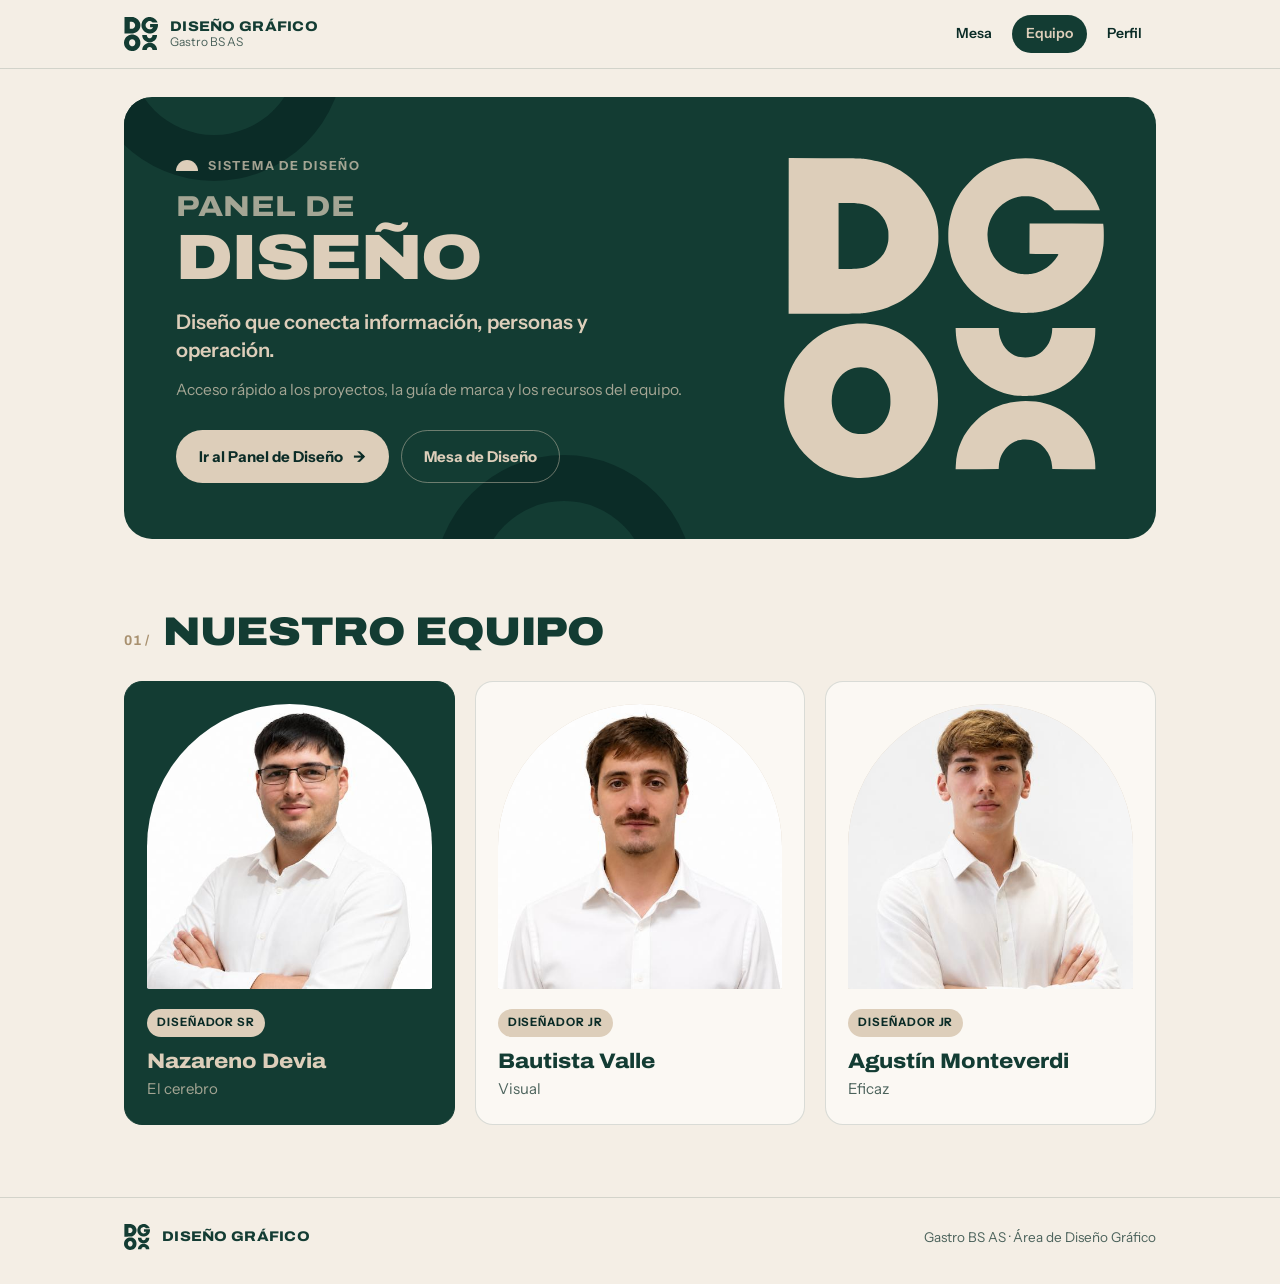
==== equipo.html @ f025c0cf "Armar la Mesa de Diseño: tablero de pedidos con identidad DG - index.html pasa a ser la Mesa de Dise" ====
<!doctype html>
<html lang="es">
<head>
  <meta charset="UTF-8" />
  <meta name="viewport" content="width=device-width, initial-scale=1.0" />
  <title>Equipo de Diseño · Gastro BS AS</title>
  <meta name="theme-color" content="#133c33" />
  <link rel="icon" href="assetdise/favicon.svg" type="image/svg+xml" />
  <link rel="preconnect" href="https://fonts.googleapis.com" />
  <link rel="preconnect" href="https://fonts.gstatic.com" crossorigin />
  <link href="https://fonts.googleapis.com/css2?family=Archivo:wdth,wght@100..125,700..900&family=Instrument+Sans:wght@400;500;600;700&display=swap" rel="stylesheet" />
  <link rel="stylesheet" href="styles.css" />
</head>
<body>
  <svg width="0" height="0" style="position:absolute" aria-hidden="true" focusable="false"><symbol id="logo-dg" viewBox="0 0 1491 1492"><path fill-rule="evenodd" d="M328.0 1490.9C292.5 1488.4 252.1 1479.2 220.5 1466.5C144.1 1435.9 75.6 1372.6 38.1 1298.1C27.2 1276.5 21.5 1262.1 15.5 1241.5C3.6 1200.3 -1.4 1155.8 0.9 1112.8C4.1 1056.0 15.5 1012.2 39.2 965.8C56.8 931.3 78.9 902.0 110.6 871.0C140.8 841.5 176.0 817.3 210.4 802.4C238.0 790.5 255.3 785.0 280.3 780.1C335.4 769.3 384.7 769.3 439.9 780.1C530.4 797.8 615.0 857.4 665.5 939.0C679.5 961.5 687.8 978.9 697.5 1005.6C712.2 1046.1 719.5 1100.1 717.0 1150.3C714.6 1197.5 707.5 1231.3 691.8 1270.5C678.8 1302.8 661.7 1331.5 637.7 1361.4C626.6 1375.4 599.0 1402.6 583.7 1414.8C557.5 1435.7 522.4 1456.2 492.7 1467.8C444.9 1486.5 384.8 1494.9 328.0 1490.9ZM800.4 1434.8C802.1 1391.5 809.9 1357.6 826.4 1320.6C842.0 1285.8 861.8 1257.9 892.4 1227.5C930.8 1189.4 971.0 1164.7 1021.0 1148.6C1078.3 1130.1 1156.6 1128.5 1217.8 1144.5C1280.9 1161.1 1338.6 1198.0 1381.1 1249.1C1393.0 1263.3 1397.0 1268.7 1405.9 1282.9C1434.7 1329.0 1451.0 1385.4 1451.0 1439.8L1451.0 1451.0L1350.8 1450.8L1250.5 1450.5L1249.7 1439.1C1247.5 1406.0 1237.0 1379.1 1216.7 1355.2C1192.6 1326.7 1162.1 1312.7 1124.5 1312.8C1089.4 1312.9 1063.1 1323.8 1039.8 1347.8C1016.1 1372.3 1003.1 1402.8 1001.1 1439.0L1000.5 1450.5L900.1 1450.8L799.7 1451.0L800.4 1434.8ZM384.5 1285.4C410.6 1281.3 430.4 1270.8 451.0 1250.1C476.3 1224.7 491.3 1192.1 495.1 1154.2C496.5 1140.7 495.7 1110.5 493.5 1098.5C487.7 1065.2 473.5 1038.2 449.2 1013.7C424.6 988.8 393.4 976.0 357.9 976.0C314.4 976.0 278.0 995.2 251.8 1031.8C239.4 1049.1 231.5 1067.1 226.6 1089.1C215.5 1138.9 224.7 1192.4 250.5 1228.5C272.2 1259.0 299.9 1278.3 330.8 1284.5C347.9 1288.0 365.8 1288.3 384.5 1285.4ZM1095.0 1109.0C1069.6 1106.6 1049.4 1102.7 1024.0 1095.3C983.3 1083.5 944.5 1062.1 910.5 1033.0C898.9 1023.0 875.4 998.9 866.6 988.0C858.1 977.4 840.7 951.3 834.7 940.0C825.5 922.9 814.6 895.0 809.5 875.2C804.9 857.9 801.2 830.7 800.3 808.8L799.7 793.0L900.2 793.0L1000.7 793.0L1001.3 804.8C1003.6 854.7 1031.6 899.8 1072.4 919.5C1087.5 926.8 1103.5 930.0 1124.6 930.0C1167.6 930.0 1198.0 914.0 1225.7 876.7C1238.7 859.2 1248.2 830.4 1249.7 803.8L1250.3 793.0L1350.7 793.0L1451.0 793.0L1451.0 804.2C1450.9 857.1 1435.6 911.3 1407.7 957.3C1369.5 1020.4 1303.5 1072.4 1234.5 1093.7C1213.1 1100.3 1194.1 1104.5 1170.5 1107.6C1157.4 1109.4 1108.8 1110.3 1095.0 1109.0ZM21.2 363.3L21.5 0.5L183.0 0.8C343.1 1.0 358.4 1.3 381.0 4.6C411.3 9.0 463.4 21.4 481.0 28.5C499.3 35.8 531.2 52.1 547.0 62.0C617.4 106.5 668.0 166.8 697.3 241.5C704.5 259.8 708.2 272.5 712.5 293.4C718.6 323.6 719.4 332.3 719.4 365.0C719.4 397.6 718.6 406.0 712.4 436.5C700.3 496.5 669.3 554.8 623.6 603.5C594.1 635.0 554.2 664.1 514.0 683.3C470.7 704.1 441.7 712.6 390.0 720.0C350.1 725.6 361.4 725.3 184.7 725.7L21.0 726.1L21.2 363.3ZM1102.5 722.4C1100.8 722.2 1094.5 721.5 1088.5 720.9C1038.5 716.0 987.0 698.8 942.6 672.2C874.3 631.3 826.1 575.5 792.5 498.5C780.8 471.7 771.8 437.2 767.4 402.5C764.9 383.0 764.9 340.2 767.3 320.0C771.1 288.6 780.3 251.5 790.6 225.5C801.3 198.7 819.8 165.6 835.8 144.6C852.6 122.5 878.5 95.6 899.0 78.8C938.2 46.9 984.0 24.0 1033.5 11.6C1083.4 -0.9 1140.7 -2.7 1193.7 6.5C1232.5 13.2 1259.6 22.2 1294.5 39.8C1353.8 69.8 1404.9 117.0 1439.9 174.0C1450.7 191.6 1466.6 225.8 1471.5 241.7L1472.1 244.0L1366.3 244.0L1260.5 244.0L1254.6 237.4C1234.4 214.8 1204.0 194.7 1177.0 186.2C1158.4 180.3 1146.6 178.5 1125.5 178.5C1109.7 178.5 1104.6 178.9 1095.0 180.8C1073.7 185.1 1055.5 192.1 1037.5 203.0C984.2 235.2 951.7 288.8 948.5 349.5C946.1 394.8 960.7 440.9 988.0 474.8C1016.6 510.4 1054.0 532.5 1098.5 540.2C1108.8 541.9 1113.3 542.2 1130.5 541.7C1152.8 541.1 1161.4 539.7 1180.0 533.5C1194.3 528.7 1214.3 518.8 1225.4 510.8C1237.8 502.0 1254.7 485.6 1263.9 473.4C1272.0 462.5 1279.0 451.4 1279.0 449.3C1279.0 448.3 1271.2 448.0 1241.7 448.0C1221.1 448.0 1190.7 447.7 1174.2 447.3L1144.0 446.7L1144.2 376.1L1144.5 305.5L1167.8 305.5C1180.5 305.5 1257.8 305.6 1339.4 305.8L1487.8 306.0L1489.1 317.8C1491.3 336.1 1491.0 390.8 1488.7 408.0C1480.9 466.0 1462.7 515.8 1432.6 562.0C1396.4 617.7 1342.5 663.6 1282.5 690.1C1245.3 706.6 1215.4 714.9 1172.5 720.6C1162.1 722.0 1109.5 723.4 1102.5 722.4ZM336.5 516.0C365.8 514.7 378.8 511.5 402.5 500.0C432.0 485.6 457.5 461.1 470.5 434.5C476.8 421.6 481.0 409.6 484.1 395.0C486.1 386.0 486.4 381.5 486.5 363.5C486.5 345.1 486.2 341.2 484.2 332.1C477.6 302.8 465.5 279.9 445.6 259.3C433.0 246.2 421.9 237.8 407.1 230.1C387.6 220.1 371.7 215.3 348.5 212.5C332.9 210.5 293.9 209.2 270.8 209.8L254.0 210.2L254.0 363.6L254.0 517.0L284.8 517.0C301.7 516.9 324.9 516.5 336.5 516.0Z"/></symbol></svg>

  <header class="topbar">
    <div class="wrap topbar__inner">
      <a class="brand" href="index.html" aria-label="Mesa de Diseño · inicio">
        <svg class="logo" aria-hidden="true"><use href="#logo-dg" /></svg>
        <span class="brand__text">
          <span class="brand__name">Diseño Gráfico</span>
          <span class="brand__sub">Gastro BS AS</span>
        </span>
      </a>
      <nav class="topbar__nav" aria-label="Principal">
        <a class="topbar__link" href="index.html">Mesa</a>
        <a class="topbar__link" href="equipo.html" aria-current="page">Equipo</a>
        <a class="topbar__link" href="panel-diseno.html">Perfil</a>
      </nav>
    </div>
  </header>

  <main class="wrap">
    <section class="hero" aria-labelledby="hero-title">
      <div class="hero__content">
        <p class="eyebrow">Sistema de Diseño</p>
        <h1 class="hero__title" id="hero-title"><small>Panel de</small>Diseño</h1>
        <p class="hero__tagline">Diseño que conecta información, personas y operación.</p>
        <p class="hero__text">Acceso rápido a los proyectos, la guía de marca y los recursos del equipo.</p>
        <div class="hero__actions">
          <a class="btn btn--vison" href="panel-diseno.html">Ir al Panel de Diseño <span class="btn__arrow" aria-hidden="true">→</span></a>
          <a class="btn btn--ghost-dark" href="index.html">Mesa de Diseño</a>
        </div>
      </div>
      <div class="hero__mark" aria-hidden="true">
        <svg class="logo"><use href="#logo-dg" /></svg>
      </div>
    </section>

    <section class="section" aria-labelledby="team-title">
      <div class="section-head">
        <span class="section-head__num">01 /</span>
        <h2 class="section-head__title" id="team-title">Nuestro equipo</h2>
      </div>

      <div class="team-grid">
        <article class="person-card person-card--lead">
          <div class="person-card__photo">
            <img src="assetdise/nazareno-devia.jpg" alt="Nazareno Devia" />
          </div>
          <span class="person-card__tag">Diseñador Sr</span>
          <h3 class="person-card__name">Nazareno Devia</h3>
          <p class="person-card__trait">El cerebro</p>
        </article>

        <article class="person-card">
          <div class="person-card__photo">
            <img src="assetdise/bautista-valle.jpg" alt="Bautista Valle" />
          </div>
          <span class="person-card__tag">Diseñador Jr</span>
          <h3 class="person-card__name">Bautista Valle</h3>
          <p class="person-card__trait">Visual</p>
        </article>

        <article class="person-card">
          <div class="person-card__photo">
            <img src="assetdise/agustin-monteverdi.jpg" alt="Agustín Monteverdi" />
          </div>
          <span class="person-card__tag">Diseñador Jr</span>
          <h3 class="person-card__name">Agustín Monteverdi</h3>
          <p class="person-card__trait">Eficaz</p>
        </article>
      </div>
    </section>
  </main>

  <footer class="footer">
    <div class="wrap footer__inner">
      <a class="brand" href="index.html">
        <svg class="logo" aria-hidden="true"><use href="#logo-dg" /></svg>
        <span class="brand__name">Diseño Gráfico</span>
      </a>
      <span>Gastro BS AS · Área de Diseño Gráfico</span>
    </div>
  </footer>
</body>
</html>
---- styles.css ----
/* =========================================================
   Diseño Gráfico · Gastro BS AS — hoja de estilos compartida
   Paleta de marca: Verde #133c33 · Visón #DDCEBA · Turquesa oscuro #0b2c27
   ========================================================= */

:root {
  /* Marca */
  --verde: #133c33;
  --vison: #ddceba;
  --turquesa: #0b2c27;

  /* Derivados */
  --paper: #f4eee5;          /* visón muy claro: fondo de página */
  --vison-soft: #e9dfd0;     /* visón intermedio: superficies */
  --line: rgba(11, 44, 39, 0.14);
  --ink: var(--turquesa);
  --ink-soft: #4b625b;
  --on-dark: var(--vison);
  --on-dark-soft: rgba(221, 206, 186, 0.72);

  --radius-lg: 28px;
  --radius: 18px;
  --radius-sm: 12px;

  --font-display: "Archivo", "Arial Black", system-ui, sans-serif;
  --font-body: "Instrument Sans", "Segoe UI", Roboto, Helvetica, Arial, sans-serif;
}

*,
*::before,
*::after {
  box-sizing: border-box;
}

html {
  -webkit-text-size-adjust: 100%;
}

body {
  margin: 0;
  background: var(--paper);
  color: var(--ink);
  font-family: var(--font-body);
  font-size: 16px;
  line-height: 1.55;
  overflow-x: hidden;
}

img,
svg {
  display: block;
  max-width: 100%;
}

a {
  color: inherit;
}

:focus-visible {
  outline: 3px solid var(--verde);
  outline-offset: 3px;
  border-radius: 6px;
}

.logo {
  fill: currentColor;
  flex-shrink: 0;
}

.wrap {
  width: 100%;
  max-width: 1080px;
  margin: 0 auto;
  padding: 0 24px;
}

/* ---------- Topbar ---------- */

.topbar {
  position: sticky;
  top: 0;
  z-index: 10;
  background: rgba(244, 238, 229, 0.88);
  backdrop-filter: blur(10px);
  -webkit-backdrop-filter: blur(10px);
  border-bottom: 1px solid var(--line);
}

.topbar__inner {
  display: flex;
  align-items: center;
  justify-content: space-between;
  gap: 16px;
  height: 68px;
}

.brand {
  display: inline-flex;
  align-items: center;
  gap: 12px;
  text-decoration: none;
  color: var(--verde);
  min-width: 0;
}

.brand .logo {
  width: 34px;
  height: 34px;
}

.brand__text {
  display: flex;
  flex-direction: column;
  line-height: 1.15;
  min-width: 0;
}

.brand__name {
  font-family: var(--font-display);
  font-weight: 800;
  font-stretch: 112%;
  font-size: 14px;
  letter-spacing: 0.02em;
  text-transform: uppercase;
}

.brand__sub {
  font-size: 12px;
  color: var(--ink-soft);
}

.topbar__nav {
  display: flex;
  align-items: center;
  gap: 6px;
}

.topbar__link {
  font-size: 14px;
  font-weight: 600;
  text-decoration: none;
  padding: 8px 14px;
  border-radius: 999px;
  color: var(--ink);
  transition: background 0.15s ease;
}

.topbar__link:hover {
  background: var(--vison-soft);
}

.topbar__link[aria-current="page"] {
  background: var(--verde);
  color: var(--vison);
}

/* ---------- Botones ---------- */

.btn {
  display: inline-flex;
  align-items: center;
  justify-content: center;
  gap: 10px;
  padding: 14px 22px;
  border-radius: 999px;
  font-family: var(--font-body);
  font-size: 15px;
  font-weight: 700;
  text-decoration: none;
  white-space: nowrap;
  border: 1.5px solid transparent;
  transition: transform 0.15s ease, background 0.15s ease, color 0.15s ease;
}

.btn:hover {
  transform: translateY(-2px);
}

.btn--vison {
  background: var(--vison);
  color: var(--turquesa);
}

.btn--vison:hover {
  background: #e8dccb;
}

.btn--ghost-dark {
  color: var(--vison);
  border-color: rgba(221, 206, 186, 0.45);
}

.btn--ghost-dark:hover {
  border-color: var(--vison);
}

.btn--verde {
  background: var(--verde);
  color: var(--vison);
}

.btn--verde:hover {
  background: var(--turquesa);
}

.btn__arrow {
  transition: transform 0.15s ease;
}

.btn:hover .btn__arrow {
  transform: translateX(3px);
}

/* ---------- Encabezado de sección ---------- */

.section {
  padding: 72px 0 0;
}

.section-head {
  display: grid;
  grid-template-columns: auto 1fr;
  align-items: baseline;
  column-gap: 14px;
  margin-bottom: 28px;
}

.section-head__num {
  font-family: var(--font-display);
  font-weight: 700;
  font-size: 14px;
  color: #a8906f;
  letter-spacing: 0.04em;
}

.section-head__title {
  margin: 0;
  font-family: var(--font-display);
  font-weight: 900;
  font-stretch: 115%;
  font-size: clamp(26px, 4vw, 40px);
  line-height: 1.05;
  text-transform: uppercase;
  letter-spacing: -0.01em;
  color: var(--verde);
}

.section-head__lead {
  grid-column: 2;
  margin: 12px 0 0;
  max-width: 620px;
  color: var(--ink-soft);
}

/* ---------- Hero (compartido) ---------- */

.hero {
  position: relative;
  overflow: hidden;
  margin-top: 28px;
  background: var(--verde);
  color: var(--on-dark);
  border-radius: var(--radius-lg);
  padding: 56px 52px;
  display: grid;
  grid-template-columns: minmax(0, 1.35fr) minmax(0, 1fr);
  gap: 40px;
  align-items: center;
}

/* Medias lunas: el mismo recurso del isologo */
.hero::before,
.hero::after {
  content: "";
  position: absolute;
  width: 260px;
  height: 130px;
  border: 46px solid var(--turquesa);
  pointer-events: none;
}

.hero::before {
  top: -46px;
  left: -40px;
  border-top: 0;
  border-radius: 0 0 260px 260px;
}

.hero::after {
  bottom: -46px;
  left: 30%;
  border-bottom: 0;
  border-radius: 260px 260px 0 0;
}

.hero__content {
  position: relative;
  z-index: 1;
}

.eyebrow {
  display: inline-flex;
  align-items: center;
  gap: 10px;
  margin: 0 0 18px;
  font-size: 12.5px;
  font-weight: 700;
  letter-spacing: 0.14em;
  text-transform: uppercase;
  color: var(--on-dark-soft);
}

.eyebrow::before {
  content: "";
  width: 22px;
  height: 11px;
  border-radius: 22px 22px 0 0;
  background: var(--vison);
}

.hero__title {
  margin: 0 0 18px;
  font-family: var(--font-display);
  font-weight: 900;
  font-stretch: 118%;
  font-size: clamp(34px, 5.6vw, 64px);
  line-height: 0.98;
  letter-spacing: -0.015em;
  text-transform: uppercase;
}

.hero__title small {
  display: block;
  font-size: 0.45em;
  font-weight: 800;
  letter-spacing: 0.02em;
  color: var(--on-dark-soft);
  margin-bottom: 6px;
}

.hero__tagline {
  margin: 0 0 14px;
  font-size: clamp(17px, 2vw, 20px);
  font-weight: 600;
  line-height: 1.4;
  max-width: 34ch;
}

.hero__text {
  margin: 0 0 28px;
  max-width: 54ch;
  color: var(--on-dark-soft);
  font-size: 15.5px;
}

.hero__actions {
  display: flex;
  flex-wrap: wrap;
  gap: 12px;
}

.hero__mark {
  position: relative;
  z-index: 1;
  justify-self: end;
  width: 100%;
  max-width: 320px;
  aspect-ratio: 1;
  color: var(--vison);
}

.hero__mark .logo {
  width: 100%;
  height: 100%;
}

/* ---------- Equipo (index) ---------- */

.team-grid {
  display: grid;
  grid-template-columns: repeat(3, minmax(0, 1fr));
  gap: 20px;
}

.person-card {
  position: relative;
  background: #fbf8f3;
  border: 1px solid var(--line);
  border-radius: var(--radius);
  padding: 22px 22px 24px;
  display: flex;
  flex-direction: column;
  transition: transform 0.2s ease, box-shadow 0.2s ease;
}

.person-card:hover {
  transform: translateY(-4px);
  box-shadow: 0 18px 40px -24px rgba(11, 44, 39, 0.45);
}

/* Foto con forma de arco, como la media luna del logo */
.person-card__photo {
  width: 100%;
  aspect-ratio: 1 / 1;
  border-radius: 999px 999px var(--radius-sm) var(--radius-sm);
  overflow: hidden;
  background: var(--vison);
  margin-bottom: 20px;
}

.person-card__photo img {
  width: 100%;
  height: 100%;
  object-fit: cover;
  filter: saturate(0.9);
}

.person-card__tag {
  align-self: flex-start;
  font-size: 11.5px;
  font-weight: 700;
  letter-spacing: 0.08em;
  text-transform: uppercase;
  padding: 5px 10px;
  border-radius: 999px;
  background: var(--vison);
  color: var(--turquesa);
  margin-bottom: 12px;
}

.person-card__name {
  margin: 0 0 4px;
  font-family: var(--font-display);
  font-weight: 800;
  font-stretch: 110%;
  font-size: 21px;
  line-height: 1.15;
  color: var(--verde);
}

.person-card__trait {
  margin: 0;
  font-size: 15px;
  color: var(--ink-soft);
}

.person-card--lead {
  background: var(--verde);
  border-color: var(--verde);
}

.person-card--lead .person-card__photo {
  background: var(--turquesa);
}

.person-card--lead .person-card__name {
  color: var(--vison);
}

.person-card--lead .person-card__trait {
  color: var(--on-dark-soft);
}

/* ---------- Pilares (panel) ---------- */

.pillars {
  display: grid;
  grid-template-columns: repeat(3, minmax(0, 1fr));
  border-radius: var(--radius);
  overflow: hidden;
  border: 1px solid var(--line);
}

.pillar {
  padding: 30px 28px 32px;
  background: #fbf8f3;
}

.pillar + .pillar {
  border-left: 1px solid var(--line);
}

.pillar--dark {
  background: var(--verde);
  color: var(--vison);
  border-color: var(--verde) !important;
}

.pillar__num {
  display: block;
  font-family: var(--font-display);
  font-weight: 700;
  font-size: 14px;
  color: #a8906f;
  margin-bottom: 36px;
}

.pillar--dark .pillar__num {
  color: var(--on-dark-soft);
}

.pillar h3 {
  margin: 0 0 8px;
  font-family: var(--font-display);
  font-weight: 900;
  font-stretch: 115%;
  font-size: 22px;
  text-transform: uppercase;
  color: var(--verde);
}

.pillar--dark h3 {
  color: var(--vison);
}

.pillar p {
  margin: 0;
  font-size: 15px;
  color: var(--ink-soft);
}

.pillar--dark p {
  color: var(--on-dark-soft);
}

/* ---------- Números: grilla 2×2 en damero, como el isologo ---------- */

.stats {
  display: grid;
  grid-template-columns: repeat(2, minmax(0, 1fr));
  border-radius: var(--radius);
  overflow: hidden;
}

.stat {
  padding: 34px 32px;
  min-height: 190px;
  display: flex;
  flex-direction: column;
  justify-content: space-between;
  gap: 18px;
  background: var(--vison-soft);
}

.stat:nth-child(1),
.stat:nth-child(4) {
  background: var(--verde);
  color: var(--vison);
}

.stat__num {
  font-family: var(--font-display);
  font-weight: 900;
  font-stretch: 118%;
  font-size: clamp(44px, 7vw, 76px);
  line-height: 0.9;
  letter-spacing: -0.02em;
  color: var(--verde);
}

.stat:nth-child(1) .stat__num,
.stat:nth-child(4) .stat__num {
  color: var(--vison);
}

.stat__num--words {
  font-size: clamp(30px, 4.4vw, 46px);
  line-height: 1;
}

.stat__label {
  font-size: 13px;
  font-weight: 700;
  letter-spacing: 0.08em;
  text-transform: uppercase;
  color: var(--ink-soft);
}

.stat:nth-child(1) .stat__label,
.stat:nth-child(4) .stat__label {
  color: var(--on-dark-soft);
}

.notes {
  display: grid;
  grid-template-columns: repeat(2, minmax(0, 1fr));
  gap: 20px;
  margin-top: 20px;
}

.note {
  padding: 26px 28px;
  border-radius: var(--radius);
  border: 1px solid var(--line);
  background: #fbf8f3;
}

.note--accent {
  background: var(--vison);
  border-color: var(--vison);
}

.note h3 {
  margin: 0 0 8px;
  font-family: var(--font-display);
  font-weight: 800;
  font-stretch: 112%;
  font-size: 16px;
  text-transform: uppercase;
  letter-spacing: 0.02em;
  color: var(--verde);
}

.note p {
  margin: 0;
  font-size: 15px;
  color: var(--ink-soft);
}

.note--accent p {
  color: var(--turquesa);
}

/* ---------- Marcas y áreas ---------- */

.subhead {
  margin: 34px 0 14px;
  font-size: 12.5px;
  font-weight: 700;
  letter-spacing: 0.14em;
  text-transform: uppercase;
  color: #8a7457;
}

.subhead:first-of-type {
  margin-top: 0;
}

.tiles {
  display: grid;
  grid-template-columns: repeat(3, minmax(0, 1fr));
  gap: 10px;
}

.tile {
  display: flex;
  align-items: center;
  gap: 12px;
  padding: 15px 18px;
  border-radius: var(--radius-sm);
  background: #fbf8f3;
  border: 1px solid var(--line);
  font-weight: 600;
  font-size: 15px;
  line-height: 1.3;
}

.tile::before {
  content: "";
  flex-shrink: 0;
  width: 14px;
  height: 7px;
  border-radius: 14px 14px 0 0;
  background: var(--verde);
}

.tiles--brands .tile {
  background: var(--vison-soft);
  border-color: transparent;
}

.callout {
  display: flex;
  flex-wrap: wrap;
  align-items: center;
  gap: 8px 14px;
  margin-top: 18px;
  padding: 18px 22px;
  border-radius: var(--radius-sm);
  background: var(--turquesa);
  color: var(--on-dark-soft);
  font-size: 15px;
}

.callout strong {
  font-size: 12.5px;
  letter-spacing: 0.12em;
  text-transform: uppercase;
  color: var(--vison);
}

.aside-line {
  margin: 26px 0 0;
  font-family: var(--font-display);
  font-weight: 800;
  font-stretch: 110%;
  font-size: 18px;
  color: var(--verde);
}

/* ---------- Proyectos ---------- */

.projects {
  list-style: none;
  margin: 0;
  padding: 0;
  display: grid;
  grid-template-columns: repeat(2, minmax(0, 1fr));
  gap: 16px;
  counter-reset: project;
}

.project {
  display: grid;
  grid-template-columns: 54px 1fr;
  gap: 18px;
  align-items: start;
  padding: 24px 24px 26px;
  border-radius: var(--radius);
  background: #fbf8f3;
  border: 1px solid var(--line);
  transition: border-color 0.2s ease, transform 0.2s ease;
}

.project:hover {
  border-color: var(--verde);
  transform: translateY(-2px);
}

.project__num {
  width: 54px;
  height: 54px;
  border-radius: 50%;
  display: grid;
  place-items: center;
  background: var(--verde);
  color: var(--vison);
  font-family: var(--font-display);
  font-weight: 800;
  font-size: 16px;
}

.project h3 {
  margin: 4px 0 6px;
  font-size: 17px;
  font-weight: 700;
  line-height: 1.3;
  color: var(--verde);
}

.project p {
  margin: 0;
  font-size: 15px;
  color: var(--ink-soft);
}

/* ---------- Cierre ---------- */

.closing {
  position: relative;
  overflow: hidden;
  margin-top: 80px;
  border-radius: var(--radius-lg);
  background: var(--turquesa);
  color: var(--vison);
  padding: 64px 52px;
  display: grid;
  grid-template-columns: minmax(0, 1fr) auto;
  gap: 40px;
  align-items: center;
}

.closing__quote {
  margin: 0 0 14px;
  font-family: var(--font-display);
  font-weight: 900;
  font-stretch: 112%;
  font-size: clamp(24px, 3.6vw, 38px);
  line-height: 1.12;
  text-transform: uppercase;
}

.closing__wink {
  margin: 0 0 28px;
  color: var(--on-dark-soft);
}

.closing .logo {
  width: 150px;
  height: 150px;
  color: var(--verde);
}

/* ---------- Footer ---------- */

.footer {
  margin-top: 72px;
  border-top: 1px solid var(--line);
}

.footer__inner {
  display: flex;
  flex-wrap: wrap;
  align-items: center;
  justify-content: space-between;
  gap: 12px;
  padding: 26px 24px 34px;
  font-size: 13.5px;
  color: var(--ink-soft);
}

.footer .brand .logo {
  width: 26px;
  height: 26px;
}

/* ---------- Responsive ---------- */

@media (max-width: 900px) {
  .hero {
    grid-template-columns: 1fr;
    padding: 44px 32px 40px;
  }

  .hero__mark {
    order: -1;
    justify-self: start;
    max-width: 120px;
  }

  .team-grid {
    grid-template-columns: repeat(2, minmax(0, 1fr));
  }

  .pillars {
    grid-template-columns: 1fr;
  }

  .pillar + .pillar {
    border-left: 0;
    border-top: 1px solid var(--line);
  }

  .pillar__num {
    margin-bottom: 18px;
  }

  .tiles {
    grid-template-columns: repeat(2, minmax(0, 1fr));
  }

  .projects {
    grid-template-columns: 1fr;
  }

  .closing {
    grid-template-columns: 1fr;
    padding: 48px 32px;
  }

  .closing .logo {
    width: 96px;
    height: 96px;
  }
}

@media (max-width: 600px) {
  .wrap {
    padding: 0 16px;
  }

  .brand__sub {
    display: none;
  }

  .topbar__link {
    padding: 8px 12px;
    font-size: 13.5px;
  }

  .hero {
    padding: 36px 22px 34px;
    border-radius: 22px;
  }

  .hero::before,
  .hero::after {
    width: 180px;
    height: 90px;
    border-width: 32px;
  }

  .hero__actions .btn {
    flex: 1 1 100%;
  }

  .section {
    padding-top: 56px;
  }

  .section-head {
    grid-template-columns: 1fr;
    row-gap: 6px;
  }

  .section-head__lead {
    grid-column: 1;
  }

  .team-grid {
    grid-template-columns: 1fr;
  }

  .stats,
  .notes {
    grid-template-columns: 1fr;
  }

  /* En una columna el damero se mantiene alternando */
  .stat:nth-child(1),
  .stat:nth-child(3) {
    background: var(--verde);
    color: var(--vison);
  }

  .stat:nth-child(4) {
    background: var(--vison-soft);
    color: inherit;
  }

  .stat:nth-child(3) .stat__num {
    color: var(--vison);
  }

  .stat:nth-child(3) .stat__label {
    color: var(--on-dark-soft);
  }

  .stat:nth-child(4) .stat__num {
    color: var(--verde);
  }

  .stat:nth-child(4) .stat__label {
    color: var(--ink-soft);
  }

  .stat {
    min-height: 0;
    padding: 26px 22px;
  }

  .tiles {
    grid-template-columns: 1fr;
  }

  .project {
    grid-template-columns: 44px 1fr;
    gap: 14px;
    padding: 20px 18px;
  }

  .project__num {
    width: 44px;
    height: 44px;
    font-size: 14px;
  }

  .closing {
    padding: 40px 22px;
    border-radius: 22px;
  }
}

@media (prefers-reduced-motion: reduce) {
  * {
    transition: none !important;
  }
}
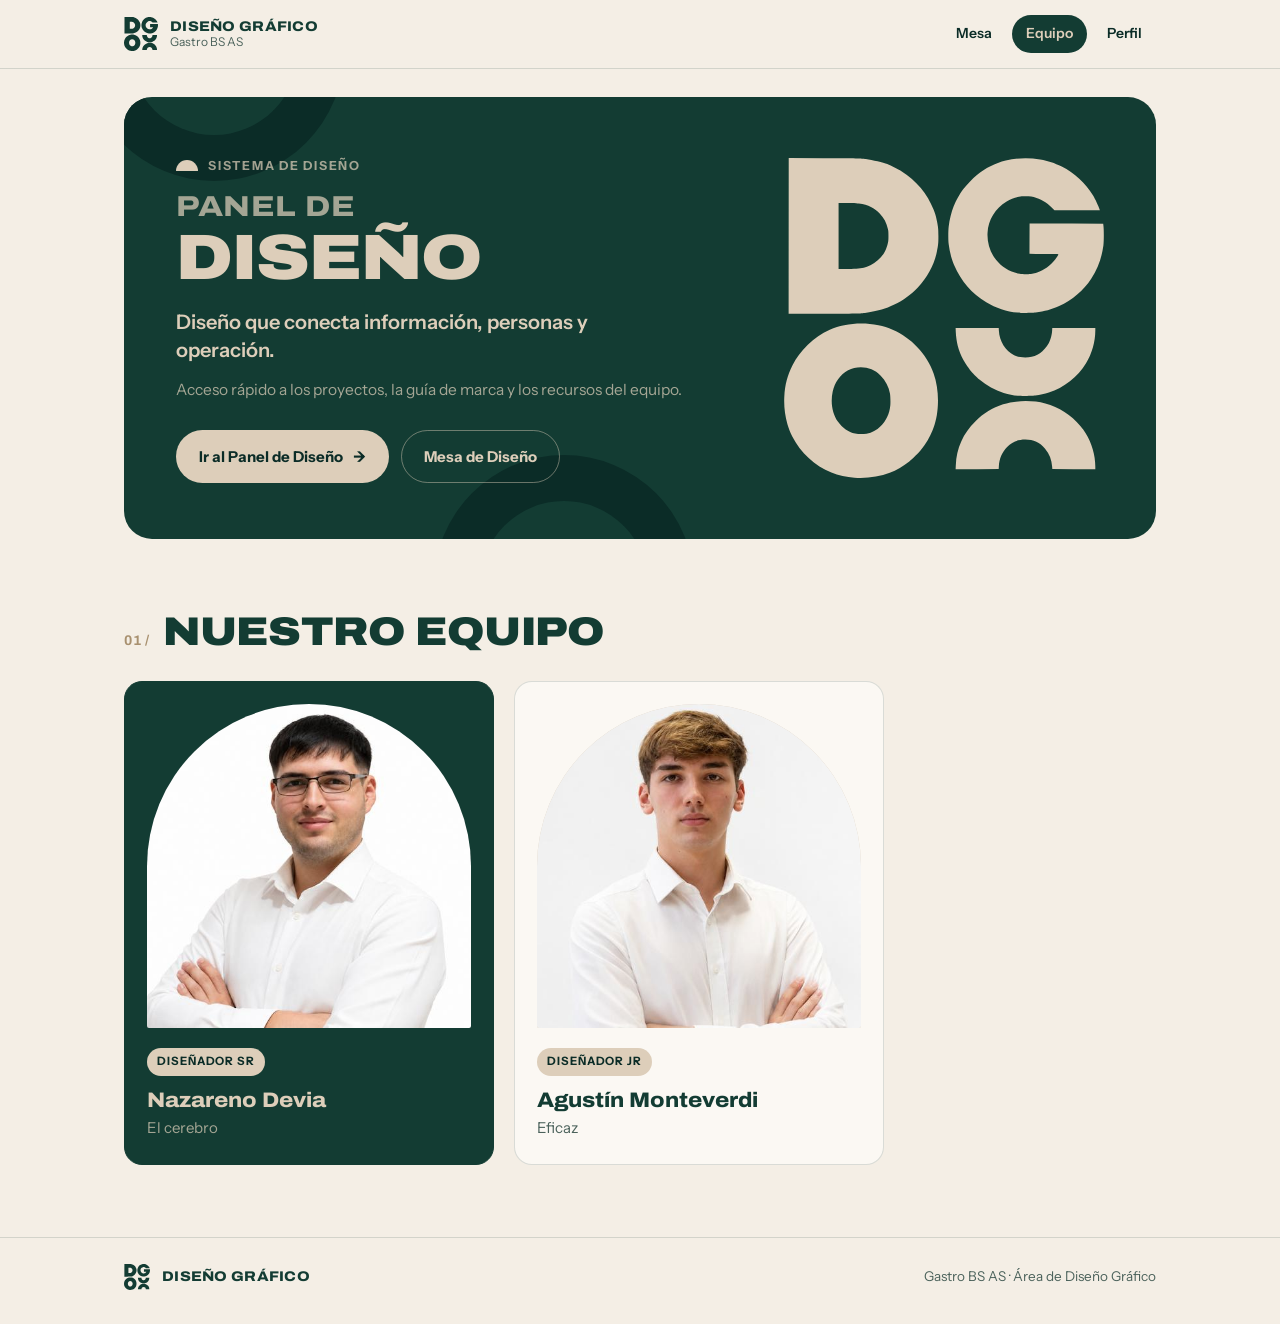
==== commit 838ea1c2: "Mesa personal para Naza y Agus, y acceso por área solicitante - Ingreso nuevo (según el prototipo): " ====
--- a/equipo.html
+++ b/equipo.html
@@ -66,15 +66,6 @@
 
         <article class="person-card">
           <div class="person-card__photo">
-            <img src="assetdise/bautista-valle.jpg" alt="Bautista Valle" />
-          </div>
-          <span class="person-card__tag">Diseñador Jr</span>
-          <h3 class="person-card__name">Bautista Valle</h3>
-          <p class="person-card__trait">Visual</p>
-        </article>
-
-        <article class="person-card">
-          <div class="person-card__photo">
             <img src="assetdise/agustin-monteverdi.jpg" alt="Agustín Monteverdi" />
           </div>
           <span class="person-card__tag">Diseñador Jr</span>
--- a/styles.css
+++ b/styles.css
@@ -378,8 +378,9 @@
 
 .team-grid {
   display: grid;
-  grid-template-columns: repeat(3, minmax(0, 1fr));
+  grid-template-columns: repeat(2, minmax(0, 1fr));
   gap: 20px;
+  max-width: 760px;
 }
 
 .person-card {
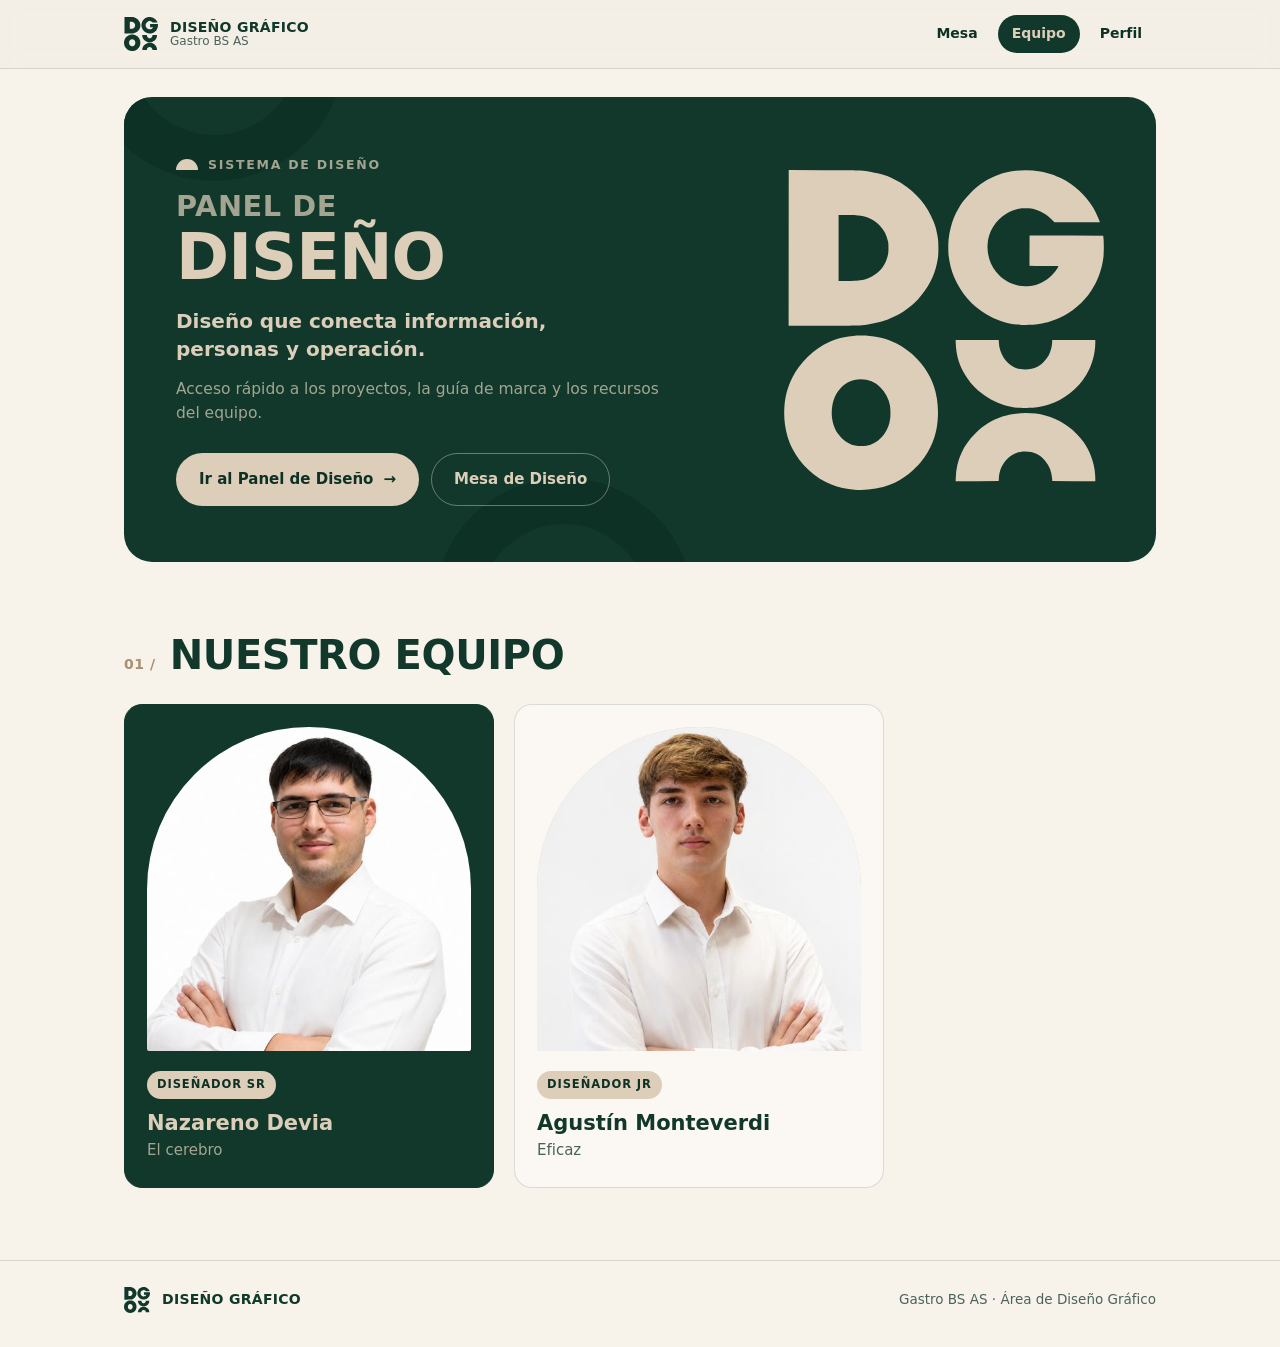
==== commit 4e32f1ac: "Mesa de Diseño v2.2: Tablero General, x 2, modificaciones, estadísticas y planilla - Diseño: «Mi tra" ====
--- a/equipo.html
+++ b/equipo.html
@@ -4,11 +4,8 @@
   <meta charset="UTF-8" />
   <meta name="viewport" content="width=device-width, initial-scale=1.0" />
   <title>Equipo de Diseño · Gastro BS AS</title>
-  <meta name="theme-color" content="#133c33" />
+  <meta name="theme-color" content="#11382b" />
   <link rel="icon" href="assetdise/favicon.svg" type="image/svg+xml" />
-  <link rel="preconnect" href="https://fonts.googleapis.com" />
-  <link rel="preconnect" href="https://fonts.gstatic.com" crossorigin />
-  <link href="https://fonts.googleapis.com/css2?family=Archivo:wdth,wght@100..125,700..900&family=Instrument+Sans:wght@400;500;600;700&display=swap" rel="stylesheet" />
   <link rel="stylesheet" href="styles.css" />
 </head>
 <body>
--- a/styles.css
+++ b/styles.css
@@ -5,13 +5,13 @@
 
 :root {
   /* Marca */
-  --verde: #133c33;
+  --verde: #11382b;
   --vison: #ddceba;
-  --turquesa: #0b2c27;
+  --turquesa: #0e3125;
 
   /* Derivados */
-  --paper: #f4eee5;          /* visón muy claro: fondo de página */
-  --vison-soft: #e9dfd0;     /* visón intermedio: superficies */
+  --paper: #f7f3eb;          /* visón muy claro: fondo de página */
+  --vison-soft: #efe8da;     /* visón intermedio: superficies */
   --line: rgba(11, 44, 39, 0.14);
   --ink: var(--turquesa);
   --ink-soft: #4b625b;
@@ -22,8 +22,8 @@
   --radius: 18px;
   --radius-sm: 12px;
 
-  --font-display: "Archivo", "Arial Black", system-ui, sans-serif;
-  --font-body: "Instrument Sans", "Segoe UI", Roboto, Helvetica, Arial, sans-serif;
+  --font-display: "Aptos Display", "Aptos", "Segoe UI", system-ui, -apple-system, sans-serif;
+  --font-body: "Aptos", "Segoe UI", system-ui, -apple-system, sans-serif;
 }
 
 *,
@@ -118,7 +118,6 @@
 .brand__name {
   font-family: var(--font-display);
   font-weight: 800;
-  font-stretch: 112%;
   font-size: 14px;
   letter-spacing: 0.02em;
   text-transform: uppercase;
@@ -237,7 +236,6 @@
   margin: 0;
   font-family: var(--font-display);
   font-weight: 900;
-  font-stretch: 115%;
   font-size: clamp(26px, 4vw, 40px);
   line-height: 1.05;
   text-transform: uppercase;
@@ -322,7 +320,6 @@
   margin: 0 0 18px;
   font-family: var(--font-display);
   font-weight: 900;
-  font-stretch: 118%;
   font-size: clamp(34px, 5.6vw, 64px);
   line-height: 0.98;
   letter-spacing: -0.015em;
@@ -433,7 +430,6 @@
   margin: 0 0 4px;
   font-family: var(--font-display);
   font-weight: 800;
-  font-stretch: 110%;
   font-size: 21px;
   line-height: 1.15;
   color: var(--verde);
@@ -504,7 +500,6 @@
   margin: 0 0 8px;
   font-family: var(--font-display);
   font-weight: 900;
-  font-stretch: 115%;
   font-size: 22px;
   text-transform: uppercase;
   color: var(--verde);
@@ -552,7 +547,6 @@
 .stat__num {
   font-family: var(--font-display);
   font-weight: 900;
-  font-stretch: 118%;
   font-size: clamp(44px, 7vw, 76px);
   line-height: 0.9;
   letter-spacing: -0.02em;
@@ -605,7 +599,6 @@
   margin: 0 0 8px;
   font-family: var(--font-display);
   font-weight: 800;
-  font-stretch: 112%;
   font-size: 16px;
   text-transform: uppercase;
   letter-spacing: 0.02em;
@@ -694,7 +687,6 @@
   margin: 26px 0 0;
   font-family: var(--font-display);
   font-weight: 800;
-  font-stretch: 110%;
   font-size: 18px;
   color: var(--verde);
 }
@@ -775,7 +767,6 @@
   margin: 0 0 14px;
   font-family: var(--font-display);
   font-weight: 900;
-  font-stretch: 112%;
   font-size: clamp(24px, 3.6vw, 38px);
   line-height: 1.12;
   text-transform: uppercase;
